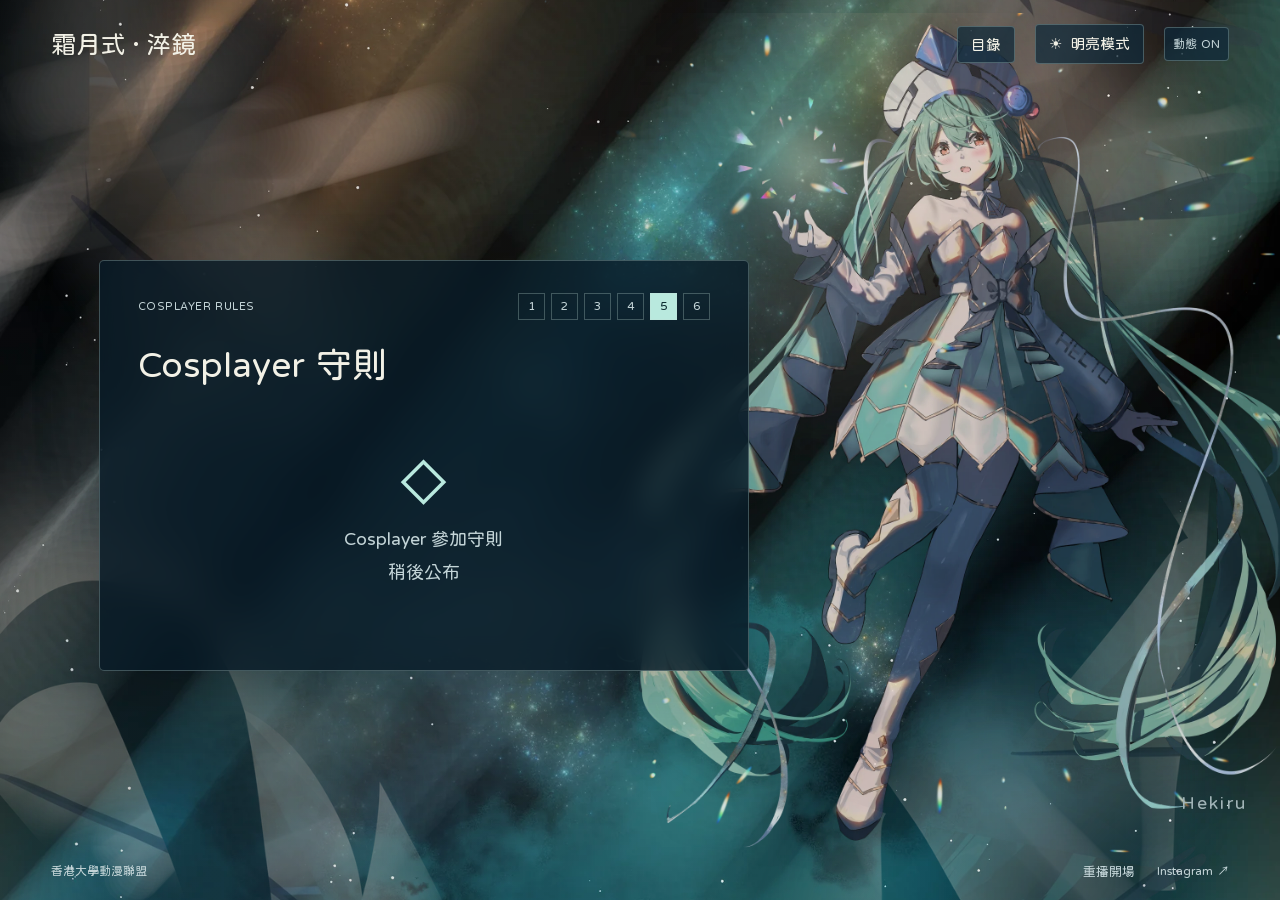
==== cosplayer-rules.html @ 019e7403 "Replace scrolling homepage with six pages and Hekiru-Nozomi theme switch" ====
<!doctype html><html lang="zh-Hant" data-theme="dark"><head><meta charset="utf-8"><meta name="viewport" content="width=device-width,initial-scale=1"><meta name="theme-color" content="#071d25"><title>Cosplayer 守則 | 霜月式 · 淬鏡</title><link rel="icon" href="assets/mirror.svg"><link rel="stylesheet" href="screen.css"><script>try{if(sessionStorage.getItem('shimo-theme')==='light')document.documentElement.dataset.theme='light'}catch{}</script></head><body data-page="cosplayer-rules">
<div class="world" aria-hidden="true"><div class="world-background dark-background"></div><div class="world-background light-background"></div><img class="glass-art dark-only" src="assets/layers/dark-glass.webp" alt=""><img class="glass-art light-only" src="assets/layers/light-glass.webp" alt=""></div>
<header><a class="brand" href="index.html">霜月式 · 淬鏡</a><div class="controls"><a class="home-link" href="index.html">目錄</a><button id="theme-toggle" aria-label="切換至明亮模式" aria-pressed="false"><span class="mode-icon" aria-hidden="true">☀</span><span class="mode-label">明亮模式</span></button><button id="motion-toggle" aria-label="關閉動態效果" aria-pressed="true">動態 ON</button></div></header>
<main class="detail-screen" id="main"><section class="page-panel" aria-labelledby="page-title"><div class="panel-top"><span>COSPLAYER RULES</span><nav aria-label="頁面切換"><a href="introduction.html"  aria-label="活動簡介">1</a><a href="stage.html"  aria-label="舞臺表演">2</a><a href="map.html"  aria-label="場地地圖">3</a><a href="random-play-dance.html"  aria-label="隨機宅舞">4</a><a href="cosplayer-rules.html" aria-current="page" aria-label="Cosplayer 守則">5</a><a href="faq.html"  aria-label="常見問題">6</a></nav></div><h1 id="page-title">Cosplayer 守則</h1><div class="page-content"><div class="pending"><span aria-hidden="true">◇</span><p>Cosplayer 參加守則<br>稍後公布</p></div></div></section>
<div class="character-stage" aria-label="看板娘"><img class="character dark-character" src="assets/layers/hekiru.webp" alt="Hekiru"><img class="character light-character" src="assets/layers/nozomi.webp" alt="Nozomi"><span class="character-name dark-only">Hekiru</span><span class="character-name light-only">Nozomi</span></div></main>
<footer><span>香港大學動漫聯盟</span><div><button id="replay">重播開場</button><a href="https://www.instagram.com/acahku/" target="_blank" rel="noopener">Instagram ↗</a></div></footer>
<div class="entrance" id="entrance" hidden><div class="entrance-backdrop"></div><div class="entrance-characters" aria-hidden="true"><img class="entrance-hekiru" src="assets/layers/hekiru.webp" alt=""><img class="entrance-nozomi" src="assets/layers/nozomi.webp" alt=""></div><div class="mirror-surface" id="mirror-surface" aria-hidden="true"></div><svg class="crack-lines" viewBox="0 0 1000 800" preserveAspectRatio="none" aria-hidden="true"><g id="fractures"></g></svg><div class="entrance-title" aria-hidden="true">霜月式 · 淬鏡</div><button id="skip">略過 ↗</button></div><script src="screen.js"></script></body></html>
---- screen.css ----
@font-face{font-family:Huninn;src:url('assets/fonts/jf-openhuninn-2.1.ttf')}*{box-sizing:border-box}html,body{margin:0;height:100%;overflow:hidden}html{--text:#f2f1e6;--sub:#c3d4d7;--line:#c0ddd44a;--panel:#081b27cf;--accent:#b9e9de;--button:#0e2939b8;background:#071d25;color:var(--text);font:18px Huninn,'Microsoft JhengHei',sans-serif}html[data-theme=light]{--text:#49304e;--sub:#725a77;--line:#987c9e77;--panel:#fff6ffe0;--accent:#725185;--button:#fff5ffd6;background:#f3e7f3;color-scheme:light}body{display:grid;grid-template-rows:88px minmax(0,1fr) 58px;isolation:isolate}a{color:inherit;text-decoration:none}button{font:inherit;color:inherit;cursor:pointer}button,a{touch-action:manipulation;-webkit-tap-highlight-color:transparent}button{background:none;border:0}a:focus-visible,button:focus-visible,summary:focus-visible{outline:2px solid var(--accent);outline-offset:5px}button:disabled{cursor:default}img{display:block}header{padding:0 4%;display:flex;align-items:center;justify-content:space-between;z-index:3;gap:20px}.brand{font-size:25px;white-space:nowrap}.controls{display:flex;align-items:center;gap:20px}.controls button,.home-link{font-size:15px;padding:10px 13px;border:1px solid var(--line);border-radius:4px;background:var(--button)}#motion-toggle{font-size:12px;padding:10px 8px;color:var(--sub)}.mode-icon{margin-right:8px}.world{position:fixed;inset:0;z-index:-2;pointer-events:none}.world-background{position:absolute;inset:0;background-position:center;background-size:cover;transition:opacity .8s}.dark-background{background-image:linear-gradient(90deg,#03152030,transparent),url('assets/layers/dark-background.webp')}.light-background{opacity:0;background-image:url('assets/layers/light-background.webp');filter:brightness(1.8) saturate(.5)}[data-theme=light] .light-background{opacity:.23}[data-theme=light] .dark-background{opacity:0}.glass-art{position:absolute;inset:0;width:100%;height:100%;object-fit:cover;opacity:.28;transition:opacity .8s}.light-only{display:none!important}[data-theme=light] .dark-only{display:none!important}[data-theme=light] .light-only{display:block!important}.home-screen,.detail-screen{position:relative;min-height:0;width:min(1400px,94vw);margin:auto;height:100%}.home-copy{position:relative;z-index:2;width:390px;height:100%;display:flex;flex-direction:column;justify-content:center;padding-bottom:20px;margin-left:5%}.event-title{margin-bottom:25px;width:max-content}.event-title>span{font-size:31px;letter-spacing:.18em}.event-title h1{font-size:100px;line-height:1.1;margin:5px 0 10px;font-weight:400;letter-spacing:.09em;text-shadow:2px 3px 0 #37878970}.event-title small{font-size:12px;letter-spacing:.17em;color:var(--sub)}.main-menu{display:grid;gap:10px;max-width:355px}.menu-link{display:flex;align-items:center;gap:18px;min-height:53px;padding:10px 19px;border:1px solid var(--line);background:var(--button);backdrop-filter:blur(9px);border-radius:3px;transition:background .2s,transform .2s;position:relative;overflow:hidden}.menu-link>span:last-child{margin-left:auto;color:var(--accent)}.menu-index{font-size:12px;color:var(--sub)}.menu-link:hover{background:#24505bc9;transform:translateX(6px)}[data-theme=light] .menu-link:hover{background:#f7dcff}.character-stage{position:absolute;inset:0 -4% 0 34%;pointer-events:none;z-index:0;perspective:900px}.character{position:absolute;right:0;bottom:-5%;width:100%;height:115%;object-fit:contain;object-position:center;transition:opacity .8s,transform 1.2s;filter:drop-shadow(0 10px 25px #00191a44)}.dark-character{opacity:1;transform:translateX(0)}.light-character{opacity:0;transform:translateX(40px)}[data-theme=light] .dark-character{opacity:0;transform:translateX(-40px)}[data-theme=light] .light-character{opacity:1;transform:translateX(0)}.character-name{position:absolute;bottom:4%;right:12%;font-size:18px;color:var(--sub);letter-spacing:.12em}footer{padding:0 4%;display:flex;align-items:center;justify-content:space-between;gap:20px;z-index:2;color:var(--sub);font-size:12px}footer>div{display:flex;gap:22px;align-items:center}footer button{font-size:13px;padding:8px 0}.event-date{font-size:15px}.detail-screen{display:flex;align-items:center}.page-panel{position:relative;z-index:2;margin-left:5%;width:650px;max-height:100%;padding:32px 38px;background:var(--panel);border:1px solid var(--line);border-radius:5px;backdrop-filter:blur(15px);box-shadow:0 18px 70px #0002}.panel-top{display:flex;justify-content:space-between;align-items:center;gap:15px;color:var(--sub);font-size:11px;letter-spacing:.05em}.panel-top nav{display:flex;gap:6px}.panel-top nav a{display:grid;place-items:center;width:27px;height:27px;border:1px solid var(--line);font-size:12px;letter-spacing:0}.panel-top a[aria-current]{background:var(--accent);color:#0b2c30}[data-theme=light] .panel-top a[aria-current]{color:white}.page-panel h1{font-weight:400;font-size:36px;margin:26px 0}.page-content{font-size:18px;line-height:1.8}.page-content>p{margin:0 0 17px}.page-content small{font-size:12px;color:var(--sub)}.page-content dl{margin:22px 0}.page-content dl>div{display:grid;grid-template-columns:65px 1fr;gap:16px;border-top:1px solid var(--line);padding:11px 0}.page-content dd{margin:0}.page-content dt{color:var(--sub)}.pending{height:230px;display:flex;flex-direction:column;align-items:center;justify-content:center;text-align:center;gap:15px;color:var(--sub)}.pending>span{font-size:51px;color:var(--accent);line-height:1}.pending p{margin:0}.map-space{height:230px;border:1px dashed var(--line);display:flex;align-items:center;justify-content:center;flex-direction:column;color:var(--sub);font-size:16px}.map-space>span{font-size:50px;color:var(--accent)}.venue{font-size:19px;margin:18px 0 0!important}.detail-screen .character-stage{inset:0 -8% 0 45%;opacity:.8}.faq-items details{border-top:1px solid var(--line);padding:0}.faq-items summary{padding:18px 0;cursor:pointer;font-size:19px;list-style:none}.faq-items summary:after{content:'＋';float:right;color:var(--accent)}.faq-items details[open] summary:after{content:'−'}.faq-items p{font-size:16px;margin:0 0 20px;color:var(--sub);overflow-wrap:anywhere}.faq-items a{border-bottom:1px solid var(--line)}
.entrance[hidden]{display:none}.entrance{position:fixed;inset:0;z-index:30;overflow:hidden;perspective:1200px}.entrance-backdrop{position:absolute;inset:0;background:radial-gradient(ellipse at 25% 50%,#185c67,#0d1e2b 55%,#33203f);transition:opacity 2s}.entrance-characters{position:absolute;inset:0;perspective:900px}.entrance-characters img{position:absolute;width:57%;height:100%;object-fit:contain;opacity:0;filter:blur(7px);transition:opacity 1.8s,transform 3s,filter 2s}.entrance-hekiru{left:-5%;transform:translate(-50px,35px) scale(.85)}.entrance-nozomi{right:-5%;transform:translate(50px,35px) scale(.85)}.entrance.awake .entrance-characters img{opacity:1;filter:blur(0);transform:translate(0) scale(1)}.mirror-surface{position:absolute;inset:0;perspective:1100px}.facet{position:absolute;inset:0;background:linear-gradient(var(--angle),#bdf7ec18,#a897e936 40%,#e8e3f515 65%,#87bde92b);backdrop-filter:blur(3px);transform-origin:var(--origin);transition:transform 2.6s cubic-bezier(.14,.66,.26,1),opacity 2.6s;transition-delay:var(--delay)}.crack-lines{position:absolute;inset:0;width:100%;height:100%;fill:none;stroke:#f1f5ff;stroke-width:1.1;filter:drop-shadow(1px 0 2px #b99cfa) drop-shadow(-1px 0 3px #88f0d3);opacity:0;transition:opacity .5s}.crack-lines path{stroke-dasharray:1;stroke-dashoffset:1}.entrance.cracked .crack-lines{opacity:1}.entrance.cracked .crack-lines path{animation:crack 1.1s ease-out forwards;animation-delay:var(--delay)}.entrance.broken .facet{transform:translate3d(var(--dx),var(--dy),var(--dz)) rotateX(var(--rx)) rotateY(var(--ry)) rotateZ(var(--rz));opacity:0}.entrance.broken .entrance-backdrop,.entrance.broken .entrance-characters,.entrance.broken .crack-lines,.entrance.broken .entrance-title{opacity:0;transition:opacity 1.8s}.entrance-title{position:absolute;bottom:10%;left:0;right:0;text-align:center;font-size:30px;color:#f5ebfa;text-shadow:0 2px 18px #000;transition:opacity 1s}#skip{position:absolute;right:4%;bottom:4%;padding:12px 20px;border:1px solid #d9ecf96b;background:#102b3790;color:white;border-radius:3px;font-size:16px}.entering .character-stage{opacity:0;transform:translateZ(-90px) scale(.86)}.character-stage{transition:opacity 2s,transform 2s}.fx{position:fixed;inset:0;z-index:40;pointer-events:none;overflow:hidden}.spark{position:absolute;width:var(--size);height:calc(var(--size)*1.7);left:var(--x);top:var(--y);clip-path:polygon(0 0,100% 30%,20% 100%);background:linear-gradient(140deg,#fff,var(--color),#ffffff20);animation:spark .85s ease-out forwards}.button-piece{position:fixed;pointer-events:none;transform-origin:50% 50%;animation:piece .8s ease-out forwards}.button-piece>*{margin:0!important;transform:none!important;transition:none!important;pointer-events:none!important;position:relative!important;opacity:1!important}.paused *, .paused *:after{animation:none!important;transition:none!important}.paused .fx{display:none}@keyframes crack{to{stroke-dashoffset:0}}@keyframes spark{to{transform:translate(var(--dx),var(--dy)) rotate(160deg);opacity:0}}@keyframes piece{to{transform:translate(var(--dx),var(--dy)) rotate(var(--r));opacity:0}}
@media(max-height:800px) and (min-width:701px){body{grid-template-rows:70px minmax(0,1fr) 44px}.event-title{margin-bottom:18px}.event-title h1{font-size:78px}.event-title>span{font-size:25px}.main-menu{gap:7px}.menu-link{min-height:44px;padding:8px 16px}.page-panel{padding:25px 30px}.page-panel h1{margin:18px 0;font-size:32px}.page-content{font-size:16px;line-height:1.6}.page-content dl>div{padding:8px 0}.page-content dl{margin:16px 0}}
@media(max-width:900px){.home-copy{margin-left:2%;width:330px}.character-stage{inset:0 -15% 0 25%}.menu-link{font-size:17px}.main-menu{max-width:310px}.page-panel{width:580px;margin-left:2%}.detail-screen .character-stage{opacity:.35}.brand{font-size:21px}.controls{gap:10px}.controls button,.home-link{font-size:13px;padding:9px 11px}}
@media(max-width:700px){body{grid-template-rows:66px minmax(0,1fr) 48px}header{padding:0 5%;gap:10px}.brand{font-size:18px}.controls{gap:7px}.controls button,.home-link{font-size:12px;padding:8px 9px}.mode-icon{margin:0;font-size:18px}.mode-label{display:none}#motion-toggle{font-size:10px}.home-screen,.detail-screen{width:90vw}.home-copy{margin:0;width:100%;justify-content:flex-end;padding-bottom:14px}.event-title{margin:0 0 16px}.event-title>span{font-size:22px}.event-title h1{font-size:68px;letter-spacing:.05em;margin:3px 0 6px}.event-title small{font-size:10px}.main-menu{grid-template-columns:1fr 1fr;gap:10px;max-width:none}.menu-link{font-size:16px;min-height:52px;gap:8px;padding:10px 12px;background:var(--panel)}.menu-index{display:none}.menu-link:hover{transform:none}.character-stage{inset:-12% -21% 22% 8%;opacity:.95}.character{height:110%;bottom:0}.character-name{display:none!important}.home-copy .event-title{z-index:2;text-shadow:0 2px 18px #00171d}.home-copy .event-title h1{color:#f0faf3}[data-theme=light] .home-copy .event-title h1{color:#49304e;text-shadow:0 2px 15px #fff}.home-copy .event-title small{color:var(--text)}footer{font-size:10px;padding:0 5%;gap:10px}footer>div{gap:14px}footer button{font-size:11px}.event-date{display:none}.detail-screen{align-items:center}.page-panel{width:100%;margin:0;padding:22px;max-height:100%}.page-panel h1{font-size:29px;margin:22px 0}.page-content{font-size:16px;line-height:1.7}.page-content>p{margin:0 0 15px}.page-content dl>div{padding:9px 0;grid-template-columns:48px 1fr;gap:13px}.page-content dl{margin:17px 0}.page-content small{font-size:11px}.panel-top{font-size:9px;letter-spacing:0;gap:10px;flex-wrap:wrap}.panel-top nav a{width:26px;height:26px;font-size:11px}.panel-top nav{gap:5px}.pending{height:210px}.map-space{height:200px;font-size:15px}.venue{font-size:17px}.faq-items summary{font-size:17px;padding:17px 0}.faq-items p{font-size:14px;margin-bottom:16px}.detail-screen .character-stage{inset:0 -30% 0 0;opacity:.28}.entrance-characters img{width:85%;height:78%}.entrance-hekiru{left:-25%;top:-4%}.entrance-nozomi{right:-25%;bottom:-2%}.entrance-title{font-size:26px;bottom:12%}#skip{font-size:14px}}
@media(max-height:690px) and (max-width:700px){body{grid-template-rows:58px minmax(0,1fr) 40px}.event-title h1{font-size:55px}.event-title>span{font-size:19px}.event-title{margin-bottom:12px}.menu-link{min-height:46px;font-size:15px}.main-menu{gap:8px}.home-copy{padding-bottom:8px}.page-panel{padding:18px}.page-panel h1{font-size:26px;margin:14px 0}.page-content{font-size:15px;line-height:1.6}.page-content>p{margin-bottom:10px}.page-content dl{margin:12px 0}.page-content dl>div{padding:6px 0}.pending{height:170px}.map-space{height:170px}.panel-top nav a{width:24px;height:24px}}
@media(prefers-reduced-motion:reduce){*,*:before,*:after{transition:none!important;animation:none!important}.entrance,.fx{display:none!important}.entering .character-stage{opacity:1;transform:none}}
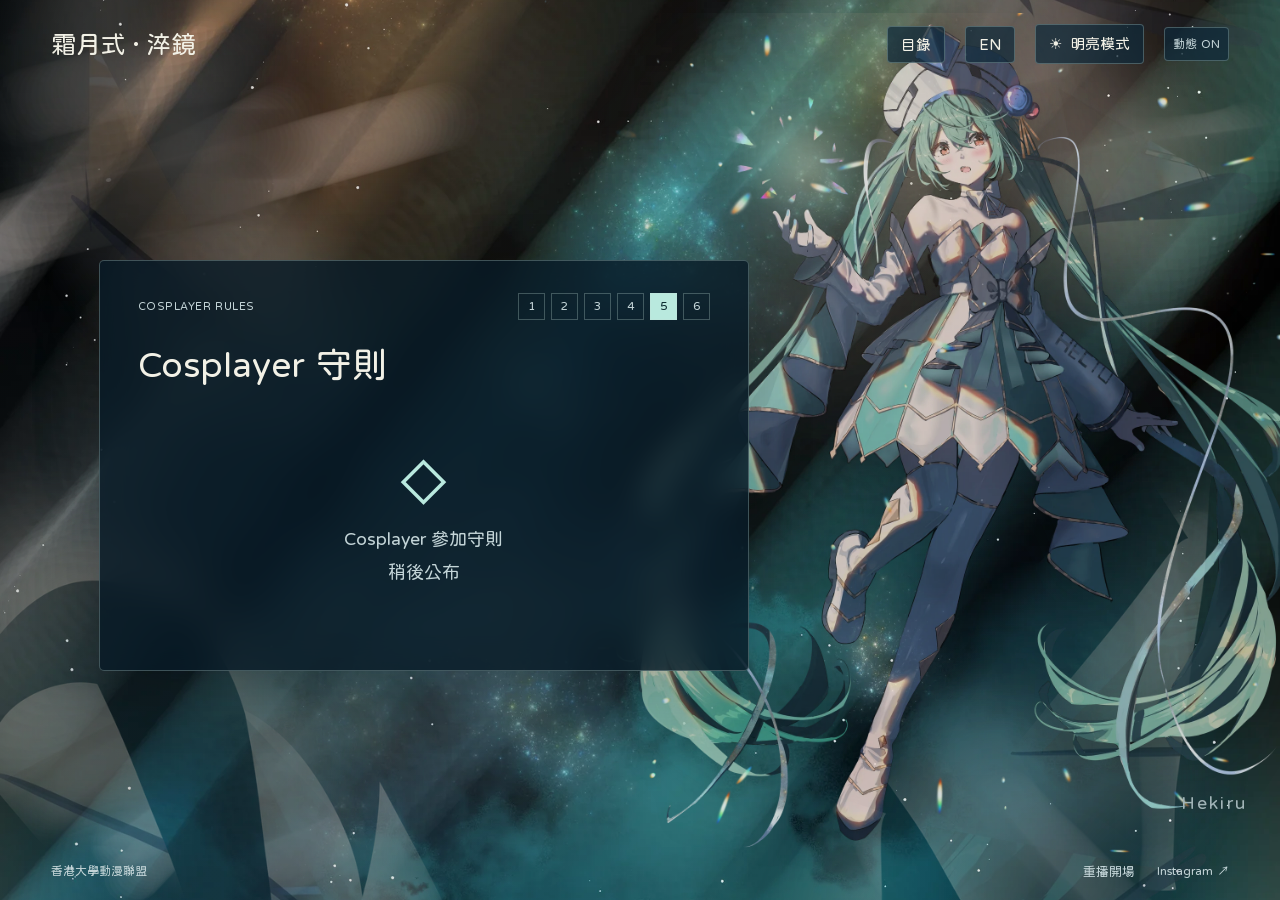
==== commit 41d28afa: "Add persistent Chinese and English switching across all pages" ====
--- a/cosplayer-rules.html
+++ b/cosplayer-rules.html
@@ -1,7 +1,7 @@
 <!doctype html><html lang="zh-Hant" data-theme="dark"><head><meta charset="utf-8"><meta name="viewport" content="width=device-width,initial-scale=1"><meta name="theme-color" content="#071d25"><title>Cosplayer 守則 | 霜月式 · 淬鏡</title><link rel="icon" href="assets/mirror.svg"><link rel="stylesheet" href="screen.css"><script>try{if(sessionStorage.getItem('shimo-theme')==='light')document.documentElement.dataset.theme='light'}catch{}</script></head><body data-page="cosplayer-rules">
 <div class="world" aria-hidden="true"><div class="world-background dark-background"></div><div class="world-background light-background"></div><img class="glass-art dark-only" src="assets/layers/dark-glass.webp" alt=""><img class="glass-art light-only" src="assets/layers/light-glass.webp" alt=""></div>
-<header><a class="brand" href="index.html">霜月式 · 淬鏡</a><div class="controls"><a class="home-link" href="index.html">目錄</a><button id="theme-toggle" aria-label="切換至明亮模式" aria-pressed="false"><span class="mode-icon" aria-hidden="true">☀</span><span class="mode-label">明亮模式</span></button><button id="motion-toggle" aria-label="關閉動態效果" aria-pressed="true">動態 ON</button></div></header>
-<main class="detail-screen" id="main"><section class="page-panel" aria-labelledby="page-title"><div class="panel-top"><span>COSPLAYER RULES</span><nav aria-label="頁面切換"><a href="introduction.html"  aria-label="活動簡介">1</a><a href="stage.html"  aria-label="舞臺表演">2</a><a href="map.html"  aria-label="場地地圖">3</a><a href="random-play-dance.html"  aria-label="隨機宅舞">4</a><a href="cosplayer-rules.html" aria-current="page" aria-label="Cosplayer 守則">5</a><a href="faq.html"  aria-label="常見問題">6</a></nav></div><h1 id="page-title">Cosplayer 守則</h1><div class="page-content"><div class="pending"><span aria-hidden="true">◇</span><p>Cosplayer 參加守則<br>稍後公布</p></div></div></section>
+<header><a class="brand" href="index.html" data-zh="霜月式 · 淬鏡" data-en="ShimotsukiCon">霜月式 · 淬鏡</a><div class="controls"><a class="home-link" href="index.html" data-zh="目錄" data-en="Menu">目錄</a><button id="language-toggle" aria-label="Switch to English" lang="en">EN</button><button id="theme-toggle" aria-label="切換至明亮模式" aria-pressed="false"><span class="mode-icon" aria-hidden="true">☀</span><span class="mode-label">明亮模式</span></button><button id="motion-toggle" aria-label="關閉動態效果" aria-pressed="true">動態 ON</button></div></header>
+<main class="detail-screen" id="main"><section class="page-panel" aria-labelledby="page-title"><div class="panel-top"><span>COSPLAYER RULES</span><nav aria-label="頁面切換"><a href="introduction.html"  aria-label="活動簡介">1</a><a href="stage.html"  aria-label="舞臺表演">2</a><a href="map.html"  aria-label="場地地圖">3</a><a href="random-play-dance.html"  aria-label="隨機宅舞">4</a><a href="cosplayer-rules.html" aria-current="page" aria-label="Cosplayer 守則">5</a><a href="faq.html"  aria-label="常見問題">6</a></nav></div><h1 id="page-title"><span data-zh="Cosplayer 守則" data-en="Cosplayer Rules">Cosplayer 守則</span></h1><div class="page-content"><div class="lang-content" data-lang="zh"><div class="pending"><span aria-hidden="true">◇</span><p>Cosplayer 參加守則<br>稍後公布</p></div></div><div class="lang-content" data-lang="en" hidden><div class="pending"><span aria-hidden="true">◇</span><p>Cosplayer rules<br>Coming soon</p></div></div></div></section>
 <div class="character-stage" aria-label="看板娘"><img class="character dark-character" src="assets/layers/hekiru.webp" alt="Hekiru"><img class="character light-character" src="assets/layers/nozomi.webp" alt="Nozomi"><span class="character-name dark-only">Hekiru</span><span class="character-name light-only">Nozomi</span></div></main>
-<footer><span>香港大學動漫聯盟</span><div><button id="replay">重播開場</button><a href="https://www.instagram.com/acahku/" target="_blank" rel="noopener">Instagram ↗</a></div></footer>
-<div class="entrance" id="entrance" hidden><div class="entrance-backdrop"></div><div class="entrance-characters" aria-hidden="true"><img class="entrance-hekiru" src="assets/layers/hekiru.webp" alt=""><img class="entrance-nozomi" src="assets/layers/nozomi.webp" alt=""></div><div class="mirror-surface" id="mirror-surface" aria-hidden="true"></div><svg class="crack-lines" viewBox="0 0 1000 800" preserveAspectRatio="none" aria-hidden="true"><g id="fractures"></g></svg><div class="entrance-title" aria-hidden="true">霜月式 · 淬鏡</div><button id="skip">略過 ↗</button></div><script src="screen.js"></script></body></html>+<footer><span data-zh="香港大學動漫聯盟" data-en="ACA, HKU">香港大學動漫聯盟</span><div><button id="replay" data-zh="重播開場" data-en="Replay intro">重播開場</button><a href="https://www.instagram.com/acahku/" target="_blank" rel="noopener">Instagram ↗</a></div></footer>
+<div class="entrance" id="entrance" hidden><div class="entrance-backdrop"></div><div class="entrance-characters" aria-hidden="true"><img class="entrance-hekiru" src="assets/layers/hekiru.webp" alt=""><img class="entrance-nozomi" src="assets/layers/nozomi.webp" alt=""></div><div class="mirror-surface" id="mirror-surface" aria-hidden="true"></div><svg class="crack-lines" viewBox="0 0 1000 800" preserveAspectRatio="none" aria-hidden="true"><g id="fractures"></g></svg><div class="entrance-title" aria-hidden="true">霜月式 · 淬鏡</div><button id="skip" data-zh="略過 ↗" data-en="Skip ↗">略過 ↗</button></div><script src="screen.js"></script></body></html>
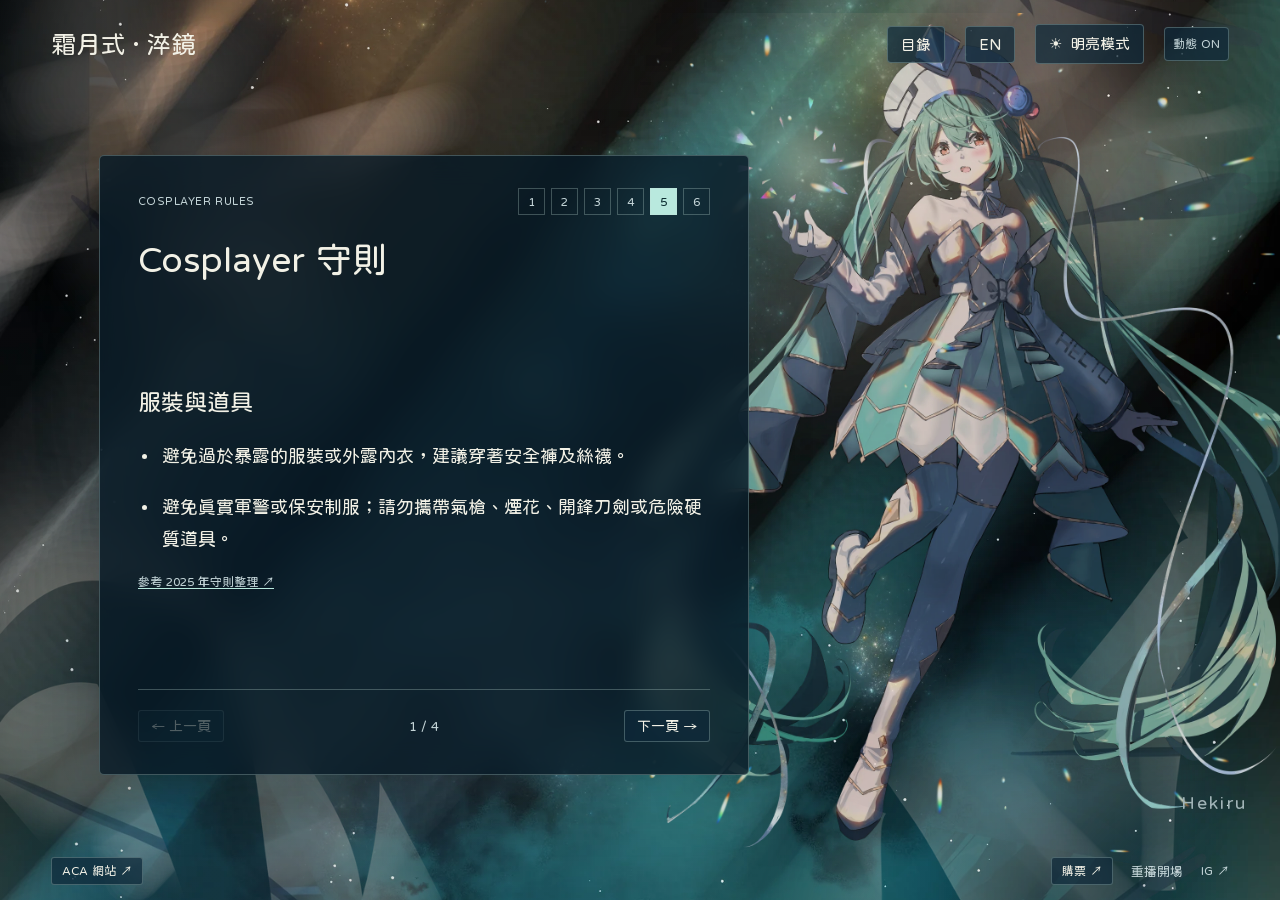
==== commit 3b749544: "Add verified bilingual event details and society website link" ====
--- a/cosplayer-rules.html
+++ b/cosplayer-rules.html
@@ -1,7 +1,7 @@
 <!doctype html><html lang="zh-Hant" data-theme="dark"><head><meta charset="utf-8"><meta name="viewport" content="width=device-width,initial-scale=1"><meta name="theme-color" content="#071d25"><title>Cosplayer 守則 | 霜月式 · 淬鏡</title><link rel="icon" href="assets/mirror.svg"><link rel="stylesheet" href="screen.css"><script>try{if(sessionStorage.getItem('shimo-theme')==='light')document.documentElement.dataset.theme='light'}catch{}</script></head><body data-page="cosplayer-rules">
 <div class="world" aria-hidden="true"><div class="world-background dark-background"></div><div class="world-background light-background"></div><img class="glass-art dark-only" src="assets/layers/dark-glass.webp" alt=""><img class="glass-art light-only" src="assets/layers/light-glass.webp" alt=""></div>
-<header><a class="brand" href="index.html" data-zh="霜月式 · 淬鏡" data-en="ShimotsukiCon">霜月式 · 淬鏡</a><div class="controls"><a class="home-link" href="index.html" data-zh="目錄" data-en="Menu">目錄</a><button id="language-toggle" aria-label="Switch to English" lang="en">EN</button><button id="theme-toggle" aria-label="切換至明亮模式" aria-pressed="false"><span class="mode-icon" aria-hidden="true">☀</span><span class="mode-label">明亮模式</span></button><button id="motion-toggle" aria-label="關閉動態效果" aria-pressed="true">動態 ON</button></div></header>
-<main class="detail-screen" id="main"><section class="page-panel" aria-labelledby="page-title"><div class="panel-top"><span>COSPLAYER RULES</span><nav aria-label="頁面切換"><a href="introduction.html"  aria-label="活動簡介">1</a><a href="stage.html"  aria-label="舞臺表演">2</a><a href="map.html"  aria-label="場地地圖">3</a><a href="random-play-dance.html"  aria-label="隨機宅舞">4</a><a href="cosplayer-rules.html" aria-current="page" aria-label="Cosplayer 守則">5</a><a href="faq.html"  aria-label="常見問題">6</a></nav></div><h1 id="page-title"><span data-zh="Cosplayer 守則" data-en="Cosplayer Rules">Cosplayer 守則</span></h1><div class="page-content"><div class="lang-content" data-lang="zh"><div class="pending"><span aria-hidden="true">◇</span><p>Cosplayer 參加守則<br>稍後公布</p></div></div><div class="lang-content" data-lang="en" hidden><div class="pending"><span aria-hidden="true">◇</span><p>Cosplayer rules<br>Coming soon</p></div></div></div></section>
+<header><a class="brand" href="index.html" data-zh="霜月式 · 淬鏡" data-en="ShimotsukiCon · Saikyou">霜月式 · 淬鏡</a><div class="controls"><a class="home-link" href="index.html" data-zh="目錄" data-en="Menu">目錄</a><button id="language-toggle" aria-label="Switch to English" lang="en">EN</button><button id="theme-toggle" aria-label="切換至明亮模式" aria-pressed="false"><span class="mode-icon" aria-hidden="true">☀</span><span class="mode-label">明亮模式</span></button><button id="motion-toggle" aria-label="關閉動態效果" aria-pressed="true">動態 ON</button></div></header>
+<main class="detail-screen" id="main"><section class="page-panel" aria-labelledby="page-title"><div class="panel-top"><span>COSPLAYER RULES</span><nav aria-label="頁面切換"><a href="introduction.html"  aria-label="活動簡介">1</a><a href="stage.html"  aria-label="舞臺表演">2</a><a href="map.html"  aria-label="場地地圖">3</a><a href="random-play-dance.html"  aria-label="隨機宅舞">4</a><a href="cosplayer-rules.html" aria-current="page" aria-label="Cosplayer 守則">5</a><a href="faq.html"  aria-label="常見問題">6</a></nav></div><h1 id="page-title"><span data-zh="Cosplayer 守則" data-en="Cosplayer Rules">Cosplayer 守則</span></h1><div class="page-content"><div class="lang-content" data-lang="zh"><section class="content-sheet" data-sheet ><h2>服裝與道具</h2><ul class="rule-list"><li>避免過於暴露的服裝或外露內衣，建議穿著安全褲及絲襪。</li><li>避免真實軍警或保安制服；請勿攜帶氣槍、煙花、開鋒刀劍或危險硬質道具。</li></ul></section><section class="content-sheet" data-sheet hidden><h2>更衣與整潔</h2><ul class="rule-list"><li>請勿因更衣或化妝而阻塞洗手間，亦請勿在內使用噴劑。</li><li>請勿散落羽毛、紙碎或閃粉，或使用可能弄污場地的假血。</li></ul></section><section class="content-sheet" data-sheet hidden><h2>攝影</h2><ul class="rule-list"><li>拍攝時請保持攤位及主要通道暢通。</li><li>請與他人共享攝影位置，避免長時間佔用。</li></ul></section><section class="content-sheet" data-sheet hidden><h2>現場協助</h2><ul class="rule-list"><li>請遵從工作人員指示；不安全的服裝或道具可能須作調整，未能配合者可能被要求離場。</li><li>請保管個人物品；如遺失物品或需要協助，請向 ACA 工作人員求助。</li></ul></section><p class="source-note"><a class="text-link" href="https://www.acabox.studsoc.hku.hk/function/28/shimotsuki/cosplay-rules" target="_blank" rel="noopener">參考 2025 年守則整理 ↗</a></p></div><div class="lang-content" data-lang="en" hidden><section class="content-sheet" data-sheet ><h2>Costumes & props</h2><ul class="rule-list"><li>Avoid overly revealing costumes or visible underwear. Safety shorts and stockings are recommended.</li><li>Avoid real military, police or security uniforms. Do not bring airsoft guns, fireworks, sharpened blades or dangerous hard props.</li></ul></section><section class="content-sheet" data-sheet hidden><h2>Changing & cleanliness</h2><ul class="rule-list"><li>Do not block toilets while changing or applying makeup. Do not use sprays there.</li><li>Do not scatter feathers, confetti or glitter, or use fake blood that may stain the venue.</li></ul></section><section class="content-sheet" data-sheet hidden><h2>Photography</h2><ul class="rule-list"><li>Keep booths and main walkways clear when taking photographs.</li><li>Share photography spaces; do not occupy them for extended periods.</li></ul></section><section class="content-sheet" data-sheet hidden><h2>On-site assistance</h2><ul class="rule-list"><li>Follow staff instructions. Staff may request changes to unsafe costumes or props, and ask visitors to leave if needed.</li><li>Look after your belongings. Ask ACA staff for help with lost property or other issues.</li></ul></section><p class="source-note"><a class="text-link" href="https://www.acabox.studsoc.hku.hk/function/28/shimotsuki/cosplay-rules" target="_blank" rel="noopener">Adapted from the 2025 guidelines ↗</a></p></div></div><nav class="content-pager" aria-label="內容分頁" hidden><button id="sheet-prev" data-zh="← 上一頁" data-en="← Previous">← 上一頁</button><span id="sheet-position" role="status" aria-live="polite"></span><button id="sheet-next" data-zh="下一頁 →" data-en="Next →">下一頁 →</button></nav></section>
 <div class="character-stage" aria-label="看板娘"><img class="character dark-character" src="assets/layers/hekiru.webp" alt="Hekiru"><img class="character light-character" src="assets/layers/nozomi.webp" alt="Nozomi"><span class="character-name dark-only">Hekiru</span><span class="character-name light-only">Nozomi</span></div></main>
-<footer><span data-zh="香港大學動漫聯盟" data-en="ACA, HKU">香港大學動漫聯盟</span><div><button id="replay" data-zh="重播開場" data-en="Replay intro">重播開場</button><a href="https://www.instagram.com/acahku/" target="_blank" rel="noopener">Instagram ↗</a></div></footer>
+<footer><a class="society-link" href="https://www.acabox.studsoc.hku.hk/" target="_blank" rel="noopener" data-zh="ACA 網站 ↗" data-en="ACA website ↗">ACA 網站 ↗</a><div><a class="ticket-link" href="https://www.art-mate.net/doc/99977" target="_blank" rel="noopener" data-zh="購票 ↗" data-en="Tickets ↗">購票 ↗</a><button id="replay" data-zh="重播開場" data-en="Replay intro">重播開場</button><a href="https://www.instagram.com/acahku/" target="_blank" rel="noopener">IG ↗</a></div></footer>
 <div class="entrance" id="entrance" hidden><div class="entrance-backdrop"></div><div class="entrance-characters" aria-hidden="true"><img class="entrance-hekiru" src="assets/layers/hekiru.webp" alt=""><img class="entrance-nozomi" src="assets/layers/nozomi.webp" alt=""></div><div class="mirror-surface" id="mirror-surface" aria-hidden="true"></div><svg class="crack-lines" viewBox="0 0 1000 800" preserveAspectRatio="none" aria-hidden="true"><g id="fractures"></g></svg><div class="entrance-title" aria-hidden="true">霜月式 · 淬鏡</div><button id="skip" data-zh="略過 ↗" data-en="Skip ↗">略過 ↗</button></div><script src="screen.js"></script></body></html>
--- a/screen.css
+++ b/screen.css
@@ -4,4 +4,31 @@
 @media(max-width:900px){.home-copy{margin-left:2%;width:330px}.character-stage{inset:0 -15% 0 25%}.menu-link{font-size:17px}.main-menu{max-width:310px}.page-panel{width:580px;margin-left:2%}.detail-screen .character-stage{opacity:.35}.brand{font-size:21px}.controls{gap:10px}.controls button,.home-link{font-size:13px;padding:9px 11px}}
 @media(max-width:700px){body{grid-template-rows:66px minmax(0,1fr) 48px}header{padding:0 5%;gap:10px}.brand{font-size:18px}.controls{gap:7px}.controls button,.home-link{font-size:12px;padding:8px 9px}.mode-icon{margin:0;font-size:18px}.mode-label{display:none}#motion-toggle{font-size:10px}.home-screen,.detail-screen{width:90vw}.home-copy{margin:0;width:100%;justify-content:flex-end;padding-bottom:14px}.event-title{margin:0 0 16px}.event-title>span{font-size:22px}.event-title h1{font-size:68px;letter-spacing:.05em;margin:3px 0 6px}.event-title small{font-size:10px}.main-menu{grid-template-columns:1fr 1fr;gap:10px;max-width:none}.menu-link{font-size:16px;min-height:52px;gap:8px;padding:10px 12px;background:var(--panel)}.menu-index{display:none}.menu-link:hover{transform:none}.character-stage{inset:-12% -21% 22% 8%;opacity:.95}.character{height:110%;bottom:0}.character-name{display:none!important}.home-copy .event-title{z-index:2;text-shadow:0 2px 18px #00171d}.home-copy .event-title h1{color:#f0faf3}[data-theme=light] .home-copy .event-title h1{color:#49304e;text-shadow:0 2px 15px #fff}.home-copy .event-title small{color:var(--text)}footer{font-size:10px;padding:0 5%;gap:10px}footer>div{gap:14px}footer button{font-size:11px}.event-date{display:none}.detail-screen{align-items:center}.page-panel{width:100%;margin:0;padding:22px;max-height:100%}.page-panel h1{font-size:29px;margin:22px 0}.page-content{font-size:16px;line-height:1.7}.page-content>p{margin:0 0 15px}.page-content dl>div{padding:9px 0;grid-template-columns:48px 1fr;gap:13px}.page-content dl{margin:17px 0}.page-content small{font-size:11px}.panel-top{font-size:9px;letter-spacing:0;gap:10px;flex-wrap:wrap}.panel-top nav a{width:26px;height:26px;font-size:11px}.panel-top nav{gap:5px}.pending{height:210px}.map-space{height:200px;font-size:15px}.venue{font-size:17px}.faq-items summary{font-size:17px;padding:17px 0}.faq-items p{font-size:14px;margin-bottom:16px}.detail-screen .character-stage{inset:0 -30% 0 0;opacity:.28}.entrance-characters img{width:85%;height:78%}.entrance-hekiru{left:-25%;top:-4%}.entrance-nozomi{right:-25%;bottom:-2%}.entrance-title{font-size:26px;bottom:12%}#skip{font-size:14px}}
 @media(max-height:690px) and (max-width:700px){body{grid-template-rows:58px minmax(0,1fr) 40px}.event-title h1{font-size:55px}.event-title>span{font-size:19px}.event-title{margin-bottom:12px}.menu-link{min-height:46px;font-size:15px}.main-menu{gap:8px}.home-copy{padding-bottom:8px}.page-panel{padding:18px}.page-panel h1{font-size:26px;margin:14px 0}.page-content{font-size:15px;line-height:1.6}.page-content>p{margin-bottom:10px}.page-content dl{margin:12px 0}.page-content dl>div{padding:6px 0}.pending{height:170px}.map-space{height:170px}.panel-top nav a{width:24px;height:24px}}
+/* Scale the menu with both screen width and available screen height. */
+@media(min-width:901px){.home-copy{width:clamp(340px,31vw,490px)}.main-menu{max-width:none;width:100%;gap:clamp(8px,1.2vh,14px)}.menu-link{font-size:clamp(18px,1.4vw,27px);min-height:clamp(46px,6.3vh,72px);padding:10px clamp(18px,1.6vw,30px);gap:clamp(15px,1.5vw,28px)}.menu-index{font-size:clamp(12px,.9vw,16px)}.event-title h1{font-size:clamp(78px,min(8vw,12vh),132px)}.event-title>span{font-size:clamp(27px,2.4vw,40px)}}
+.character-name.light-only{right:auto;left:9%;bottom:8%;padding:7px 12px;border-left:2px solid var(--accent);background:#fff5ffb8;border-radius:2px;font-size:21px;z-index:2}
+.lang-content[hidden]{display:none!important}.lang-content>p{margin:0 0 17px}.page-content:has([data-lang=en]:not([hidden])) dl>div{grid-template-columns:65px 1fr}.lang-content[data-lang=en]{line-height:1.65}.page-panel h1{overflow-wrap:anywhere}#language-toggle{min-width:43px}
+@media(max-width:700px){header{gap:7px}.brand{font-size:16px}.controls{gap:5px}.controls button{padding:7px 8px}.home-link{font-size:0;padding:5px 8px}.home-link:before{content:'⌂';font-size:20px}.controls #motion-toggle{font-size:9px;padding:8px 5px}#language-toggle{min-width:35px}.lang-content>p{margin:0 0 13px}.page-panel h1{font-size:clamp(24px,7vw,29px)}.faq-items summary{font-size:16px;line-height:1.5;padding-right:15px;position:relative}.faq-items summary:after{position:absolute;right:0;top:17px}.page-content:has([data-lang=en]:not([hidden])){font-size:15px;line-height:1.55}.page-content:has([data-lang=en]:not([hidden])) dl{margin:13px 0}.page-content:has([data-lang=en]:not([hidden])) dl>div{padding:7px 0;grid-template-columns:51px 1fr}.lang-content[data-lang=en] .venue{font-size:16px}.menu-link span[data-en]{overflow-wrap:normal}.main-menu .menu-link{line-height:1.25}}
+@media(max-width:360px){.brand{font-size:14px}.controls button{padding:7px 6px}.controls{gap:4px}.home-link{padding:5px 6px}.page-content:has([data-lang=en]:not([hidden])){font-size:14px}.lang-content[data-lang=en]>p{margin-bottom:9px}.page-content:has([data-lang=en]:not([hidden])) dl>div{padding:6px 0}.page-panel:has([data-lang=en]:not([hidden])){padding:17px}.lang-content[data-lang=en] .faq-items summary{font-size:15px;padding-block:14px}.lang-content[data-lang=en] .faq-items p{font-size:13px}.main-menu .menu-link{font-size:14px}}
+/* Content stays in one screen; longer sections use small, readable pages. */
+.page-panel:has([data-sheet]){display:flex;flex-direction:column;height:min(620px,100%)}
+.page-panel:has([data-sheet]) .page-content{flex:1;min-height:0;display:flex;align-items:center}
+.lang-content{width:100%;min-width:0}.content-sheet[hidden],.content-pager[hidden]{display:none!important}
+.content-sheet p{margin:0}.content-sheet h2{font-size:23px;font-weight:400;margin:0 0 18px}
+.content-sheet p+p{margin-top:18px}
+.content-pager{display:flex;align-items:center;justify-content:space-between;gap:12px;padding-top:20px;margin-top:20px;border-top:1px solid var(--line);font-size:14px}
+.content-pager button{padding:8px 12px;border:1px solid var(--line);border-radius:3px;background:var(--button);font-size:14px}
+.content-pager button:disabled{opacity:.3}.content-pager span{white-space:nowrap;color:var(--sub);font-size:13px}
+.text-link{border-bottom:1px solid var(--accent);overflow-wrap:anywhere}.source-note{font-size:12px!important;line-height:1.5;margin:18px 0 0!important;color:var(--sub)}
+.section-label{font-size:13px;letter-spacing:.08em;color:var(--sub);margin-bottom:16px!important}
+.performer-list{list-style:none;padding:0;margin:0 0 15px}.performer-list li{display:flex;flex-direction:column;border-bottom:1px solid var(--line);padding:8px 0;line-height:1.35;gap:3px}.performer-list strong{font-size:21px;font-weight:400}.performer-list span{font-size:14px;color:var(--sub)}
+.source-links{display:flex;flex-direction:column;gap:18px;align-items:flex-start;margin-top:24px}.rule-list{padding-left:1.2em;margin:0}.rule-list li{padding-left:3px;margin:0 0 18px}
+.dance-time{font-size:clamp(32px,4vw,48px);line-height:1.3;color:var(--accent);margin:14px 0 22px!important}.lang-content:has(.dance-time)>p{margin-bottom:20px}
+.society-link,.ticket-link{padding:7px 10px;border:1px solid var(--line);border-radius:3px;background:var(--button);white-space:nowrap}.ticket-link{color:var(--text)}
+footer>div{gap:18px}footer .society-link{color:var(--text)}.controls{flex-shrink:0}.brand{min-width:0}
+[data-language=en] .brand{white-space:normal;line-height:1.2}
+@media(max-width:700px){.page-panel:has([data-sheet]){height:min(600px,100%)}.content-pager{padding-top:12px;margin-top:12px;font-size:12px}.content-pager button{font-size:12px;padding:8px}.content-pager span{font-size:12px}.content-sheet h2{font-size:21px;margin-bottom:14px}.source-note{font-size:11px!important;margin-top:12px!important}.performer-list li{padding:7px 0}.performer-list strong{font-size:19px}.performer-list span{font-size:13px}.rule-list li{margin-bottom:14px}.society-link,.ticket-link{padding:6px 7px}footer>div{gap:10px}footer{gap:8px}[data-language=en] .brand{font-size:14px;max-width:130px}.page-panel:has([data-sheet]) h1{margin:16px 0}.faq-items summary{padding-block:15px}.event-facts{margin:0 0 12px!important}}
+@media(max-width:360px){[data-language=en] .brand{font-size:12px;max-width:108px}footer{padding-inline:4%;font-size:9px}footer button{font-size:10px}footer>div{gap:8px}.page-panel:has([data-sheet]){padding:17px}.page-panel:has([data-sheet]) h1{font-size:23px;margin:12px 0}.page-content:has([data-lang=en]:not([hidden])){line-height:1.5}.content-sheet h2{font-size:20px}.rule-list{font-size:14px;line-height:1.5}.rule-list li{margin-bottom:12px}.performer-list li{padding:5px 0}.performer-list strong{font-size:18px}.performer-list span{font-size:12px}.section-label{font-size:11px;margin-bottom:8px!important}.content-sheet small{font-size:10px}.content-pager{margin-top:8px;padding-top:8px}.source-note{font-size:10px!important}.event-facts dd{font-size:13px}.faq-items p{font-size:13px;line-height:1.5}}
+@media(max-height:480px) and (min-width:701px){.page-panel:has([data-sheet]){width:95%;height:100%;padding:12px 22px;margin-inline:auto}.page-panel:has([data-sheet]) h1{font-size:24px;margin:7px 0}.page-panel:has([data-sheet]) .page-content{font-size:14px;line-height:1.5}.content-pager{padding-top:6px;margin-top:6px}.content-pager button{font-size:12px;padding:5px 10px}.performer-list{display:grid;grid-template-columns:1fr 1fr;gap:0 28px;margin-bottom:5px}.performer-list li{padding:4px 0}.performer-list strong{font-size:17px}.performer-list span{font-size:12px}.section-label{font-size:11px;margin-bottom:4px!important}.content-sheet h2{font-size:19px;margin-bottom:6px}.rule-list li{margin-bottom:7px}.source-note{margin-top:7px!important;font-size:10px!important}.faq-items summary{font-size:16px;padding:7px 0}.faq-items p{font-size:13px;margin-bottom:7px}.content-sheet small{font-size:10px}.event-facts{display:grid;grid-template-columns:1fr 1fr;gap:0 24px;margin:0 0 5px!important}.page-content .event-facts>div{padding:4px 0}.page-content .event-facts dd{font-size:13px}.source-links{gap:8px;margin-top:8px}}
+@media(max-height:480px) and (min-width:701px){.page-panel{padding:12px 22px;width:95%;margin-inline:auto}.page-panel h1{font-size:24px;margin:7px 0}.page-content,.lang-content[data-lang=en]{font-size:14px;line-height:1.5}.content-sheet small{display:block;line-height:1.3}.faq-items summary{font-size:15px;line-height:1.3;padding:6px 0}.faq-items p{line-height:1.4;margin-bottom:5px}.dance-time{font-size:32px;margin:2px 0 8px!important}.lang-content:has(.dance-time)>p{margin-bottom:8px}.content-sheet p+p{margin-top:10px}}
 @media(prefers-reduced-motion:reduce){*,*:before,*:after{transition:none!important;animation:none!important}.entrance,.fx{display:none!important}.entering .character-stage{opacity:1;transform:none}}
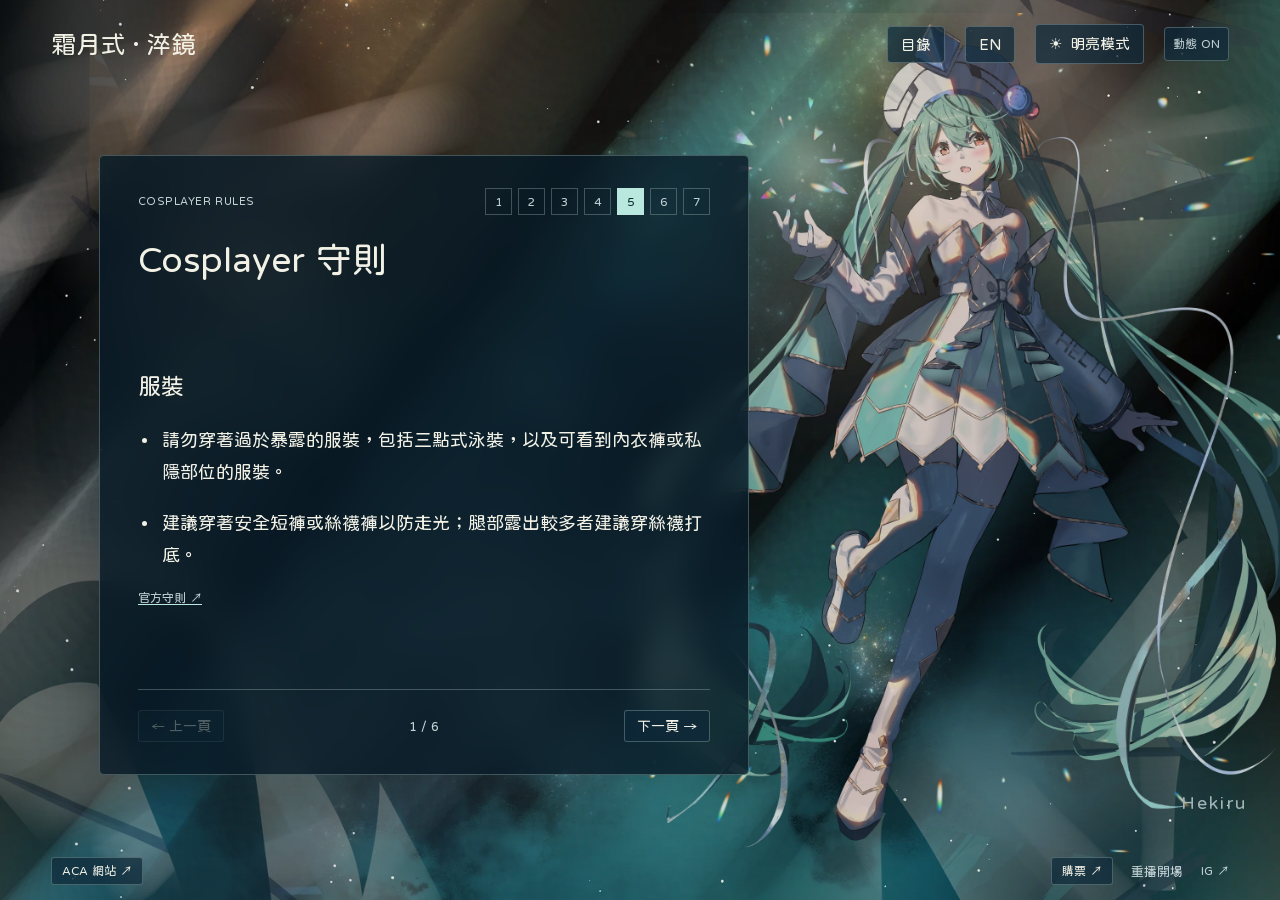
==== commit 57ddb481: "Update stage schedule, floor plan and current event regulations" ====
--- a/cosplayer-rules.html
+++ b/cosplayer-rules.html
@@ -1,7 +1,7 @@
 <!doctype html><html lang="zh-Hant" data-theme="dark"><head><meta charset="utf-8"><meta name="viewport" content="width=device-width,initial-scale=1"><meta name="theme-color" content="#071d25"><title>Cosplayer 守則 | 霜月式 · 淬鏡</title><link rel="icon" href="assets/mirror.svg"><link rel="stylesheet" href="screen.css"><script>try{if(sessionStorage.getItem('shimo-theme')==='light')document.documentElement.dataset.theme='light'}catch{}</script></head><body data-page="cosplayer-rules">
 <div class="world" aria-hidden="true"><div class="world-background dark-background"></div><div class="world-background light-background"></div><img class="glass-art dark-only" src="assets/layers/dark-glass.webp" alt=""><img class="glass-art light-only" src="assets/layers/light-glass.webp" alt=""></div>
 <header><a class="brand" href="index.html" data-zh="霜月式 · 淬鏡" data-en="ShimotsukiCon · Saikyou">霜月式 · 淬鏡</a><div class="controls"><a class="home-link" href="index.html" data-zh="目錄" data-en="Menu">目錄</a><button id="language-toggle" aria-label="Switch to English" lang="en">EN</button><button id="theme-toggle" aria-label="切換至明亮模式" aria-pressed="false"><span class="mode-icon" aria-hidden="true">☀</span><span class="mode-label">明亮模式</span></button><button id="motion-toggle" aria-label="關閉動態效果" aria-pressed="true">動態 ON</button></div></header>
-<main class="detail-screen" id="main"><section class="page-panel" aria-labelledby="page-title"><div class="panel-top"><span>COSPLAYER RULES</span><nav aria-label="頁面切換"><a href="introduction.html"  aria-label="活動簡介">1</a><a href="stage.html"  aria-label="舞臺表演">2</a><a href="map.html"  aria-label="場地地圖">3</a><a href="random-play-dance.html"  aria-label="隨機宅舞">4</a><a href="cosplayer-rules.html" aria-current="page" aria-label="Cosplayer 守則">5</a><a href="faq.html"  aria-label="常見問題">6</a></nav></div><h1 id="page-title"><span data-zh="Cosplayer 守則" data-en="Cosplayer Rules">Cosplayer 守則</span></h1><div class="page-content"><div class="lang-content" data-lang="zh"><section class="content-sheet" data-sheet ><h2>服裝與道具</h2><ul class="rule-list"><li>避免過於暴露的服裝或外露內衣，建議穿著安全褲及絲襪。</li><li>避免真實軍警或保安制服；請勿攜帶氣槍、煙花、開鋒刀劍或危險硬質道具。</li></ul></section><section class="content-sheet" data-sheet hidden><h2>更衣與整潔</h2><ul class="rule-list"><li>請勿因更衣或化妝而阻塞洗手間，亦請勿在內使用噴劑。</li><li>請勿散落羽毛、紙碎或閃粉，或使用可能弄污場地的假血。</li></ul></section><section class="content-sheet" data-sheet hidden><h2>攝影</h2><ul class="rule-list"><li>拍攝時請保持攤位及主要通道暢通。</li><li>請與他人共享攝影位置，避免長時間佔用。</li></ul></section><section class="content-sheet" data-sheet hidden><h2>現場協助</h2><ul class="rule-list"><li>請遵從工作人員指示；不安全的服裝或道具可能須作調整，未能配合者可能被要求離場。</li><li>請保管個人物品；如遺失物品或需要協助，請向 ACA 工作人員求助。</li></ul></section><p class="source-note"><a class="text-link" href="https://www.acabox.studsoc.hku.hk/function/28/shimotsuki/cosplay-rules" target="_blank" rel="noopener">參考 2025 年守則整理 ↗</a></p></div><div class="lang-content" data-lang="en" hidden><section class="content-sheet" data-sheet ><h2>Costumes & props</h2><ul class="rule-list"><li>Avoid overly revealing costumes or visible underwear. Safety shorts and stockings are recommended.</li><li>Avoid real military, police or security uniforms. Do not bring airsoft guns, fireworks, sharpened blades or dangerous hard props.</li></ul></section><section class="content-sheet" data-sheet hidden><h2>Changing & cleanliness</h2><ul class="rule-list"><li>Do not block toilets while changing or applying makeup. Do not use sprays there.</li><li>Do not scatter feathers, confetti or glitter, or use fake blood that may stain the venue.</li></ul></section><section class="content-sheet" data-sheet hidden><h2>Photography</h2><ul class="rule-list"><li>Keep booths and main walkways clear when taking photographs.</li><li>Share photography spaces; do not occupy them for extended periods.</li></ul></section><section class="content-sheet" data-sheet hidden><h2>On-site assistance</h2><ul class="rule-list"><li>Follow staff instructions. Staff may request changes to unsafe costumes or props, and ask visitors to leave if needed.</li><li>Look after your belongings. Ask ACA staff for help with lost property or other issues.</li></ul></section><p class="source-note"><a class="text-link" href="https://www.acabox.studsoc.hku.hk/function/28/shimotsuki/cosplay-rules" target="_blank" rel="noopener">Adapted from the 2025 guidelines ↗</a></p></div></div><nav class="content-pager" aria-label="內容分頁" hidden><button id="sheet-prev" data-zh="← 上一頁" data-en="← Previous">← 上一頁</button><span id="sheet-position" role="status" aria-live="polite"></span><button id="sheet-next" data-zh="下一頁 →" data-en="Next →">下一頁 →</button></nav></section>
+<main class="detail-screen" id="main"><section class="page-panel" aria-labelledby="page-title"><div class="panel-top"><span>COSPLAYER RULES</span><nav aria-label="頁面切換"><a href="introduction.html"  aria-label="活動簡介" data-label-zh="活動簡介" data-label-en="Introduction">1</a><a href="stage.html"  aria-label="舞臺表演" data-label-zh="舞臺表演" data-label-en="Stage">2</a><a href="map.html"  aria-label="場地地圖" data-label-zh="場地地圖" data-label-en="Map">3</a><a href="random-play-dance.html"  aria-label="隨機宅舞" data-label-zh="隨機宅舞" data-label-en="Random Play Dance">4</a><a href="cosplayer-rules.html" aria-current="page" aria-label="Cosplayer 守則" data-label-zh="Cosplayer 守則" data-label-en="Cosplayer Rules">5</a><a href="participants-regulations.html"  aria-label="參加者守則" data-label-zh="參加者守則" data-label-en="Participants Regulations">6</a><a href="faq.html"  aria-label="常見問題" data-label-zh="常見問題" data-label-en="FAQ">7</a></nav></div><h1 id="page-title"><span data-zh="Cosplayer 守則" data-en="Cosplayer Rules">Cosplayer 守則</span></h1><div class="page-content"><div class="lang-content" data-lang="zh"><section class="content-sheet" data-sheet ><h2>服裝</h2><ul class="rule-list"><li>請勿穿著過於暴露的服裝，包括三點式泳裝，以及可看到內衣褲或私隱部位的服裝。</li><li>建議穿著安全短褲或絲襪褲以防走光；腿部露出較多者建議穿絲襪打底。</li></ul></section><section class="content-sheet" data-sheet hidden><h2>制服與男士服裝</h2><ul class="rule-list"><li>男士上身不設服裝限制，下半身覆蓋範圍須大於三角褲。</li><li>請勿穿著軍人、警察、保安，或任何疑似真實正規制服團體的制服。</li></ul></section><section class="content-sheet" data-sheet hidden><h2>道具與洗手間</h2><ul class="rule-list"><li>不可攜帶具攻擊性或危險性的物品，例如氣槍、煙花、已開鋒刀具及堅硬物料製作的道具。</li><li>請勿在洗手間進行阻礙他人使用的活動，包括化妝、更衣及噴染。</li></ul></section><section class="content-sheet" data-sheet hidden><h2>整潔與攝影</h2><ul class="rule-list"><li>請勿使用會污染場地或需大量清理的拍攝道具，包括羽毛、彩紙亮片及假血。</li><li>請勿在參展攤位附近或主要通道拍照；避免長時間佔用同一場景，讓他人使用。</li></ul></section><section class="content-sheet" data-sheet hidden><h2>現場秩序</h2><ul class="rule-list"><li>工作人員發現違規行為時將勸喻改正；如勸喻無效，會要求有關人士離開活動範圍。</li></ul></section><section class="content-sheet" data-sheet hidden><h2>失物處理</h2><ul class="rule-list"><li>請保管個人財物。如有遺失或拾獲物品，可到官方攤位查詢或登記。</li><li>活動後會於 Instagram（@acahku）發佈失物認領資訊，請留意帖文；本會對任何損失概不負責。</li></ul></section><p class="source-note"><a class="text-link" href="https://www.instagram.com/acahku/p/DfT3xdLD_g8/" target="_blank" rel="noopener">官方守則 ↗</a></p></div><div class="lang-content" data-lang="en" hidden><section class="content-sheet" data-sheet ><h2>Costumes</h2><ul class="rule-list"><li>Do not wear overly revealing costumes, including bikinis or clothing that exposes underwear or private parts.</li><li>Safety shorts or tights are recommended to prevent accidental exposure. Stockings are recommended when much of the leg is exposed.</li></ul></section><section class="content-sheet" data-sheet hidden><h2>Uniforms & coverage</h2><ul class="rule-list"><li>For men, there is no restriction on upper-body clothing; lower-body coverage must exceed that of briefs.</li><li>Do not wear actual or realistic military, police, security or other official uniforms.</li></ul></section><section class="content-sheet" data-sheet hidden><h2>Props & toilets</h2><ul class="rule-list"><li>Do not bring offensive or dangerous items, including airsoft guns, fireworks, sharpened blades or props made from hard materials.</li><li>Do not obstruct others using the toilets, including while applying makeup, changing or spray-dyeing.</li></ul></section><section class="content-sheet" data-sheet hidden><h2>Cleanliness & photography</h2><ul class="rule-list"><li>Do not use photography props that stain the venue or require extensive cleanup, including feathers, confetti, glitter or fake blood.</li><li>Do not take photos near booths or in main walkways. Share photo settings rather than occupying one for an extended period.</li></ul></section><section class="content-sheet" data-sheet hidden><h2>Staff instructions</h2><ul class="rule-list"><li>Staff will ask anyone breaching the rules to correct their behaviour. Anyone who does not comply will be asked to leave the event area.</li></ul></section><section class="content-sheet" data-sheet hidden><h2>Lost property</h2><ul class="rule-list"><li>Look after your belongings. Report lost or found items at the official booth.</li><li>Lost-property collection information will be posted on @acahku after the event. ACA accepts no liability for losses.</li></ul></section><p class="source-note"><a class="text-link" href="https://www.instagram.com/acahku/p/DfT3xdLD_g8/" target="_blank" rel="noopener">Official regulations ↗</a></p></div></div><nav class="content-pager" aria-label="內容分頁" hidden><button id="sheet-prev" data-zh="← 上一頁" data-en="← Previous">← 上一頁</button><span id="sheet-position" role="status" aria-live="polite"></span><button id="sheet-next" data-zh="下一頁 →" data-en="Next →">下一頁 →</button></nav></section>
 <div class="character-stage" aria-label="看板娘"><img class="character dark-character" src="assets/layers/hekiru.webp" alt="Hekiru"><img class="character light-character" src="assets/layers/nozomi.webp" alt="Nozomi"><span class="character-name dark-only">Hekiru</span><span class="character-name light-only">Nozomi</span></div></main>
 <footer><a class="society-link" href="https://www.acabox.studsoc.hku.hk/" target="_blank" rel="noopener" data-zh="ACA 網站 ↗" data-en="ACA website ↗">ACA 網站 ↗</a><div><a class="ticket-link" href="https://www.art-mate.net/doc/99977" target="_blank" rel="noopener" data-zh="購票 ↗" data-en="Tickets ↗">購票 ↗</a><button id="replay" data-zh="重播開場" data-en="Replay intro">重播開場</button><a href="https://www.instagram.com/acahku/" target="_blank" rel="noopener">IG ↗</a></div></footer>
 <div class="entrance" id="entrance" hidden><div class="entrance-backdrop"></div><div class="entrance-characters" aria-hidden="true"><img class="entrance-hekiru" src="assets/layers/hekiru.webp" alt=""><img class="entrance-nozomi" src="assets/layers/nozomi.webp" alt=""></div><div class="mirror-surface" id="mirror-surface" aria-hidden="true"></div><svg class="crack-lines" viewBox="0 0 1000 800" preserveAspectRatio="none" aria-hidden="true"><g id="fractures"></g></svg><div class="entrance-title" aria-hidden="true">霜月式 · 淬鏡</div><button id="skip" data-zh="略過 ↗" data-en="Skip ↗">略過 ↗</button></div><script src="screen.js"></script></body></html>
--- a/screen.css
+++ b/screen.css
@@ -31,4 +31,40 @@
 @media(max-width:360px){[data-language=en] .brand{font-size:12px;max-width:108px}footer{padding-inline:4%;font-size:9px}footer button{font-size:10px}footer>div{gap:8px}.page-panel:has([data-sheet]){padding:17px}.page-panel:has([data-sheet]) h1{font-size:23px;margin:12px 0}.page-content:has([data-lang=en]:not([hidden])){line-height:1.5}.content-sheet h2{font-size:20px}.rule-list{font-size:14px;line-height:1.5}.rule-list li{margin-bottom:12px}.performer-list li{padding:5px 0}.performer-list strong{font-size:18px}.performer-list span{font-size:12px}.section-label{font-size:11px;margin-bottom:8px!important}.content-sheet small{font-size:10px}.content-pager{margin-top:8px;padding-top:8px}.source-note{font-size:10px!important}.event-facts dd{font-size:13px}.faq-items p{font-size:13px;line-height:1.5}}
 @media(max-height:480px) and (min-width:701px){.page-panel:has([data-sheet]){width:95%;height:100%;padding:12px 22px;margin-inline:auto}.page-panel:has([data-sheet]) h1{font-size:24px;margin:7px 0}.page-panel:has([data-sheet]) .page-content{font-size:14px;line-height:1.5}.content-pager{padding-top:6px;margin-top:6px}.content-pager button{font-size:12px;padding:5px 10px}.performer-list{display:grid;grid-template-columns:1fr 1fr;gap:0 28px;margin-bottom:5px}.performer-list li{padding:4px 0}.performer-list strong{font-size:17px}.performer-list span{font-size:12px}.section-label{font-size:11px;margin-bottom:4px!important}.content-sheet h2{font-size:19px;margin-bottom:6px}.rule-list li{margin-bottom:7px}.source-note{margin-top:7px!important;font-size:10px!important}.faq-items summary{font-size:16px;padding:7px 0}.faq-items p{font-size:13px;margin-bottom:7px}.content-sheet small{font-size:10px}.event-facts{display:grid;grid-template-columns:1fr 1fr;gap:0 24px;margin:0 0 5px!important}.page-content .event-facts>div{padding:4px 0}.page-content .event-facts dd{font-size:13px}.source-links{gap:8px;margin-top:8px}}
 @media(max-height:480px) and (min-width:701px){.page-panel{padding:12px 22px;width:95%;margin-inline:auto}.page-panel h1{font-size:24px;margin:7px 0}.page-content,.lang-content[data-lang=en]{font-size:14px;line-height:1.5}.content-sheet small{display:block;line-height:1.3}.faq-items summary{font-size:15px;line-height:1.3;padding:6px 0}.faq-items p{line-height:1.4;margin-bottom:5px}.dance-time{font-size:32px;margin:2px 0 8px!important}.lang-content:has(.dance-time)>p{margin-bottom:8px}.content-sheet p+p{margin-top:10px}}
+/* Only the introduction follows normal document scrolling. */
+html:has(body[data-page=introduction]){height:auto;min-height:100%;overflow-y:auto;overflow-x:hidden}
+body[data-page=introduction]{display:flex;flex-direction:column;min-height:100vh;height:auto;overflow:visible}
+body[data-page=introduction] header{position:sticky;top:0;min-height:88px;background:var(--panel);backdrop-filter:blur(15px);z-index:5}
+body[data-page=introduction] .detail-screen{flex:1;display:block;height:auto;padding-block:30px}
+body[data-page=introduction] .page-panel{width:min(730px,90%);max-height:none;margin-left:5%;padding:36px 40px}
+body[data-page=introduction] .page-content{font-size:19px;line-height:1.85}
+body[data-page=introduction] .lang-content>p{margin-bottom:25px}
+body[data-page=introduction] .lang-content>p:first-child{font-size:22px;color:var(--accent)}
+body[data-page=introduction] .event-facts{margin:25px 0 30px!important;display:block}
+body[data-page=introduction] .event-facts>div{grid-template-columns:65px 1fr;padding:12px 0}
+body[data-page=introduction] .character-stage{position:fixed;inset:90px -8% 58px 48%;opacity:.7}
+body[data-page=introduction] footer{min-height:58px}
+/* A seventh destination keeps the same menu rhythm. */
+.main-menu .menu-link:last-child:nth-child(odd){grid-column:1/-1}
+[data-page=map] .page-panel{display:flex;flex-direction:column;height:min(790px,100%);padding-block:24px}
+[data-page=map] .page-panel h1{margin:16px 0}
+[data-page=map] .page-content{flex:1;min-height:0;display:flex}
+[data-page=map] .lang-content{height:100%}
+.floor-plan-content{height:100%;display:flex;flex-direction:column;align-items:flex-start;gap:9px}
+.floor-plan-button{position:relative;display:block;flex:1;min-height:0;width:100%;padding:0;cursor:zoom-in}
+.floor-plan-button img{height:100%;width:100%;object-fit:contain}
+.floor-plan-button span{position:absolute;right:8px;bottom:8px;padding:7px 11px;background:var(--panel);border:1px solid var(--line);border-radius:3px;font-size:13px}
+.map-address{font-size:14px!important;margin:0!important;line-height:1.5}.floor-plan-content>a{font-size:13px;line-height:1.5}
+.map-dialog{color:var(--text);background:var(--panel);border:1px solid var(--line);border-radius:6px;width:min(1200px,96vw);height:94dvh;max-width:96vw;max-height:94dvh;padding:16px;overflow:hidden}
+.map-dialog[open]{display:flex;flex-direction:column;gap:12px}.map-dialog::backdrop{background:#000c;backdrop-filter:blur(8px)}
+#map-close{align-self:flex-end;padding:8px 12px;border:1px solid var(--line);border-radius:3px;font-size:14px}
+.map-viewport{flex:1;min-height:0;overflow:auto;overscroll-behavior:contain;background:#3d3445;touch-action:pan-x pan-y pinch-zoom}
+.map-viewport img{width:calc(100% * var(--map-scale,1));height:auto;max-width:none;margin:auto}
+.map-controls{display:flex;justify-content:center;align-items:center;gap:14px;font-size:14px}.map-controls button{border:1px solid var(--line);padding:7px 13px;border-radius:3px}.map-controls button:disabled{opacity:.3}.map-controls a{margin-left:auto}
+.stage-schedule{width:100%;border-collapse:collapse;font-variant-numeric:tabular-nums}.stage-schedule th{text-align:left;color:var(--sub);font-size:13px;font-weight:400;padding:0 0 12px}.stage-schedule td{padding:15px 0;border-top:1px solid var(--line);font-size:19px;line-height:1.35}.stage-schedule td:first-child{width:43%;font-size:16px;color:var(--accent);white-space:nowrap}.stage-schedule td:last-child{padding-left:12px}.stage-schedule caption{text-align:left;margin-bottom:18px;font-size:14px;color:var(--sub)}
+@media(min-width:901px){.menu-link{min-height:clamp(42px,5.4vh,66px)}.event-title{margin-bottom:18px}}
+@media(max-width:700px){body[data-page=introduction] header{min-height:66px}body[data-page=introduction] .detail-screen{padding-block:18px}body[data-page=introduction] .page-panel{width:100%;margin:0;padding:23px}body[data-page=introduction] .page-panel h1{margin:20px 0}body[data-page=introduction] .page-content{font-size:17px;line-height:1.85}body[data-page=introduction] .lang-content>p:first-child{font-size:19px}body[data-page=introduction] .lang-content>p{margin-bottom:24px}body[data-page=introduction] .event-facts>div{grid-template-columns:45px 1fr;gap:14px;padding:11px 0}body[data-page=introduction] .event-facts dd{font-size:16px}body[data-page=introduction] .character-stage{inset:66px -30% 0 8%;opacity:.22}body[data-page=introduction] footer{min-height:48px}[data-page=map] .page-panel{padding:18px}[data-page=map] .page-panel h1{margin:12px 0}.map-dialog{padding:10px}.map-controls{gap:8px;font-size:12px}.map-controls button{padding:7px 10px}.stage-schedule td{font-size:18px;padding:15px 0}.stage-schedule td:first-child{font-size:14px;width:45%}.stage-schedule th{font-size:12px}.stage-schedule caption{font-size:12px}}
+@media(max-width:360px){body[data-page=introduction] .page-panel{padding:20px}body[data-page=introduction] .page-content{font-size:16px}body[data-page=introduction] .lang-content>p:first-child{font-size:18px}.stage-schedule td{font-size:16px;padding:12px 0}.stage-schedule td:first-child{font-size:12px}.map-address{font-size:12px!important}}
+@media(max-height:480px) and (min-width:701px){body[data-page=introduction] header{min-height:70px}body[data-page=introduction] .detail-screen{padding-block:20px}body[data-page=introduction] .page-panel{width:95%;margin:auto}body[data-page=introduction] .page-content{font-size:17px}body[data-page=introduction] .character-stage{inset:70px -8% 44px 48%}.stage-schedule td{padding:5px 0;font-size:16px}.stage-schedule td:first-child{font-size:13px}.stage-schedule th{padding-bottom:4px;font-size:11px}.stage-schedule caption{margin-bottom:5px;font-size:11px}[data-page=map] .page-panel{padding:10px 20px}[data-page=map] .page-panel h1{margin:6px 0}.floor-plan-content{display:grid;grid-template-columns:1fr 1fr;grid-template-rows:1fr auto;gap:8px 20px}.floor-plan-button{grid-column:1;grid-row:1/3;height:100%}.map-address{align-self:end}.floor-plan-content>a{align-self:start}}
+@media(max-height:480px) and (min-width:701px){.stage-schedule caption{display:none}.stage-schedule td{padding:4px 0;font-size:15px}.stage-schedule th{padding-bottom:4px}body[data-page=home] .home-copy{width:94%;display:grid;grid-template-columns:190px minmax(0,1fr);gap:24px;align-items:center;justify-content:initial;padding-bottom:0}body[data-page=home] .event-title{margin:0}body[data-page=home] .event-title h1{font-size:62px}body[data-page=home] .event-title>span{font-size:23px}body[data-page=home] .main-menu{display:grid;grid-template-columns:1fr 1fr;max-width:none;gap:6px}body[data-page=home] .menu-link{font-size:15px;min-height:40px;padding:7px 12px;gap:8px}body[data-page=home] .menu-index{display:none}}
 @media(prefers-reduced-motion:reduce){*,*:before,*:after{transition:none!important;animation:none!important}.entrance,.fx{display:none!important}.entering .character-stage{opacity:1;transform:none}}
